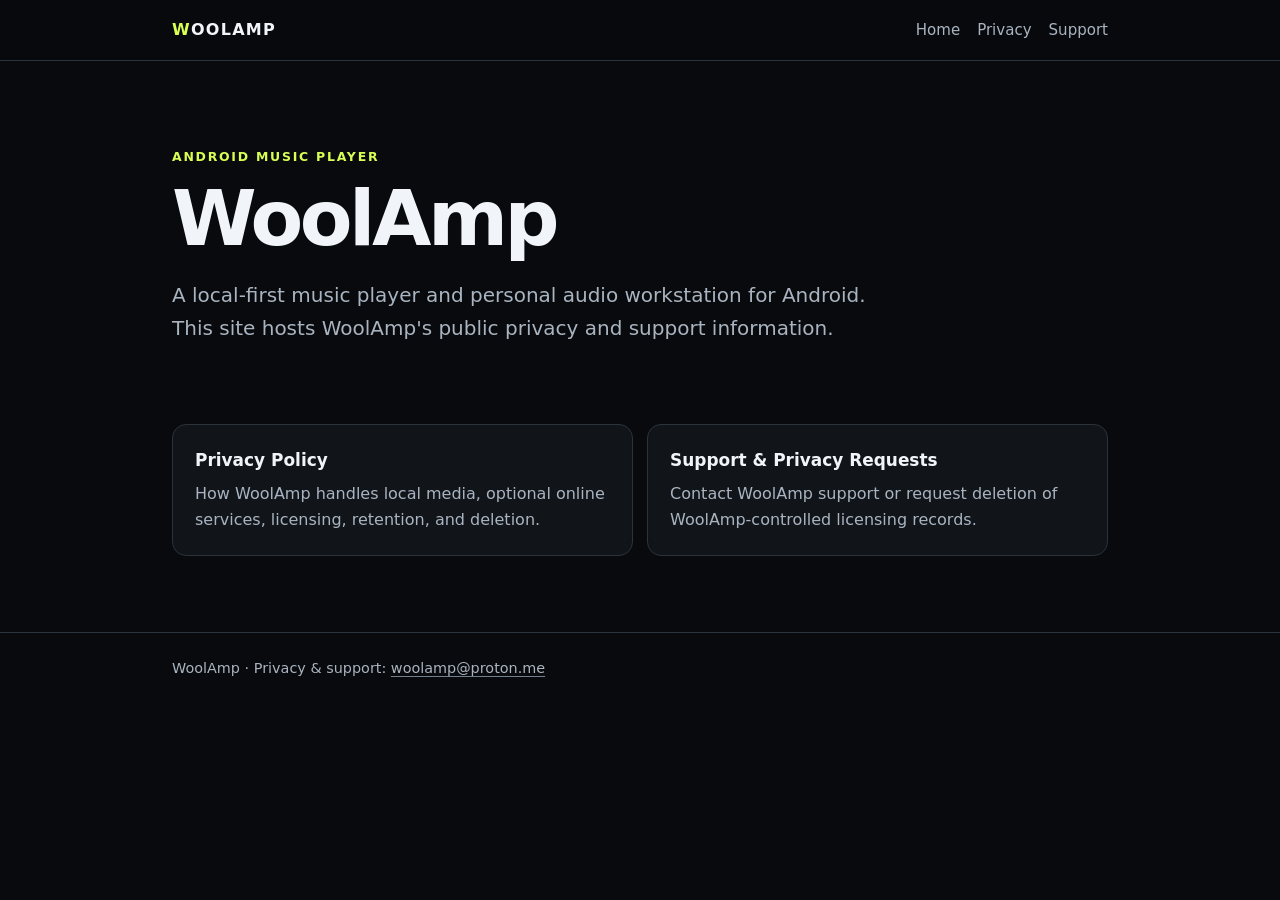
==== index.html @ fbba28f6 "Resources" ====
<!doctype html>
<html lang="en">
<head>
<meta charset="utf-8">
<meta name="viewport" content="width=device-width,initial-scale=1">
<meta name="description" content="Official WoolAmp public information, privacy policy, and support resources.">
<meta name="color-scheme" content="dark">
<title>WoolAmp</title>
<link rel="stylesheet" href="assets/site.css">
</head>
<body>
<header class="site-header"><div class="header-inner"><a class="brand" href="index.html"><span class="brand-mark">W</span>oolAmp</a><nav aria-label="Primary"><a href="index.html">Home</a><a href="privacy-policy.html">Privacy</a><a href="support.html">Support</a></nav></div></header>
<main class="">
<section class="hero"><div class="eyebrow">Android music player</div><h1>WoolAmp</h1><p class="lede">A local-first music player and personal audio workstation for Android. This site hosts WoolAmp's public privacy and support information.</p></section><section class="cards" aria-label="Public resources"><a class="card" href="privacy-policy.html"><strong>Privacy Policy</strong><span>How WoolAmp handles local media, optional online services, licensing, retention, and deletion.</span></a><a class="card" href="support.html"><strong>Support &amp; Privacy Requests</strong><span>Contact WoolAmp support or request deletion of WoolAmp-controlled licensing records.</span></a></section>
</main>
<footer><div class="footer-inner">WoolAmp · Privacy &amp; support: <a href="mailto:woolamp@proton.me">woolamp@proton.me</a></div></footer>
</body>
</html>
---- assets/site.css ----
:root{color-scheme:dark;--bg:#080a0d;--panel:#11151a;--panel2:#171c22;--text:#f1f5f9;--muted:#a9b4c0;--line:#2b333d;--accent:#d9ff54;--accent2:#b8df35;--max:980px;font-family:Inter,ui-sans-serif,system-ui,-apple-system,BlinkMacSystemFont,"Segoe UI",sans-serif}
*{box-sizing:border-box}html{background:var(--bg)}body{margin:0;background:var(--bg);color:var(--text);line-height:1.62}a{color:inherit;text-decoration-color:#74808c;text-underline-offset:.18em}a:hover{color:var(--accent);text-decoration-color:var(--accent)}.site-header{border-bottom:1px solid var(--line);background:rgba(8,10,13,.96)}.header-inner{max-width:var(--max);margin:0 auto;padding:17px 22px;display:flex;gap:24px;align-items:center;justify-content:space-between}.brand{font-weight:780;letter-spacing:.08em;text-transform:uppercase;text-decoration:none}.brand-mark{color:var(--accent)}nav{display:flex;flex-wrap:wrap;gap:17px}nav a{color:var(--muted);text-decoration:none;font-size:.94rem}main{max-width:var(--max);margin:0 auto;padding:58px 22px 76px}.hero{max-width:760px;padding:28px 0 26px}.eyebrow{color:var(--accent);font-size:.78rem;font-weight:800;letter-spacing:.14em;text-transform:uppercase}h1{margin:.18em 0 .3em;font-size:clamp(2.2rem,7vw,4.8rem);line-height:.98;letter-spacing:-.045em}.policy h1,.support h1{font-size:clamp(2rem,5vw,3.45rem)}h2{margin:2.1em 0 .55em;font-size:1.26rem;line-height:1.25}p,li{color:#d8dee5}.lede{color:var(--muted);font-size:clamp(1.05rem,2.2vw,1.25rem);max-width:700px}.cards{display:grid;grid-template-columns:repeat(2,minmax(0,1fr));gap:14px;margin-top:34px}.card{display:block;border:1px solid var(--line);background:var(--panel);border-radius:14px;padding:22px;text-decoration:none}.card:hover{border-color:#66717c;background:var(--panel2);color:var(--text)}.card strong{display:block;margin-bottom:7px;font-size:1.06rem}.card span{color:var(--muted)}.notice{border:1px solid var(--line);background:var(--panel);border-radius:10px;padding:14px 16px;color:var(--muted);margin:0 0 28px}.policy{max-width:860px}.policy ul{padding-left:1.3rem}.policy code,.support code{font-family:ui-monospace,SFMono-Regular,Menlo,Consolas,monospace;color:var(--accent)}.contact-box{margin-top:28px;border:1px solid var(--line);background:var(--panel);border-radius:14px;padding:20px}.button{display:inline-block;margin-top:8px;padding:10px 15px;border-radius:9px;background:var(--accent);color:#111;text-decoration:none;font-weight:750}.button:hover{color:#000;background:var(--accent2)}footer{border-top:1px solid var(--line);color:var(--muted)}.footer-inner{max-width:var(--max);margin:0 auto;padding:24px 22px 38px;font-size:.9rem}@media(max-width:680px){.header-inner{align-items:flex-start;flex-direction:column;gap:10px}main{padding-top:38px}.cards{grid-template-columns:1fr}}
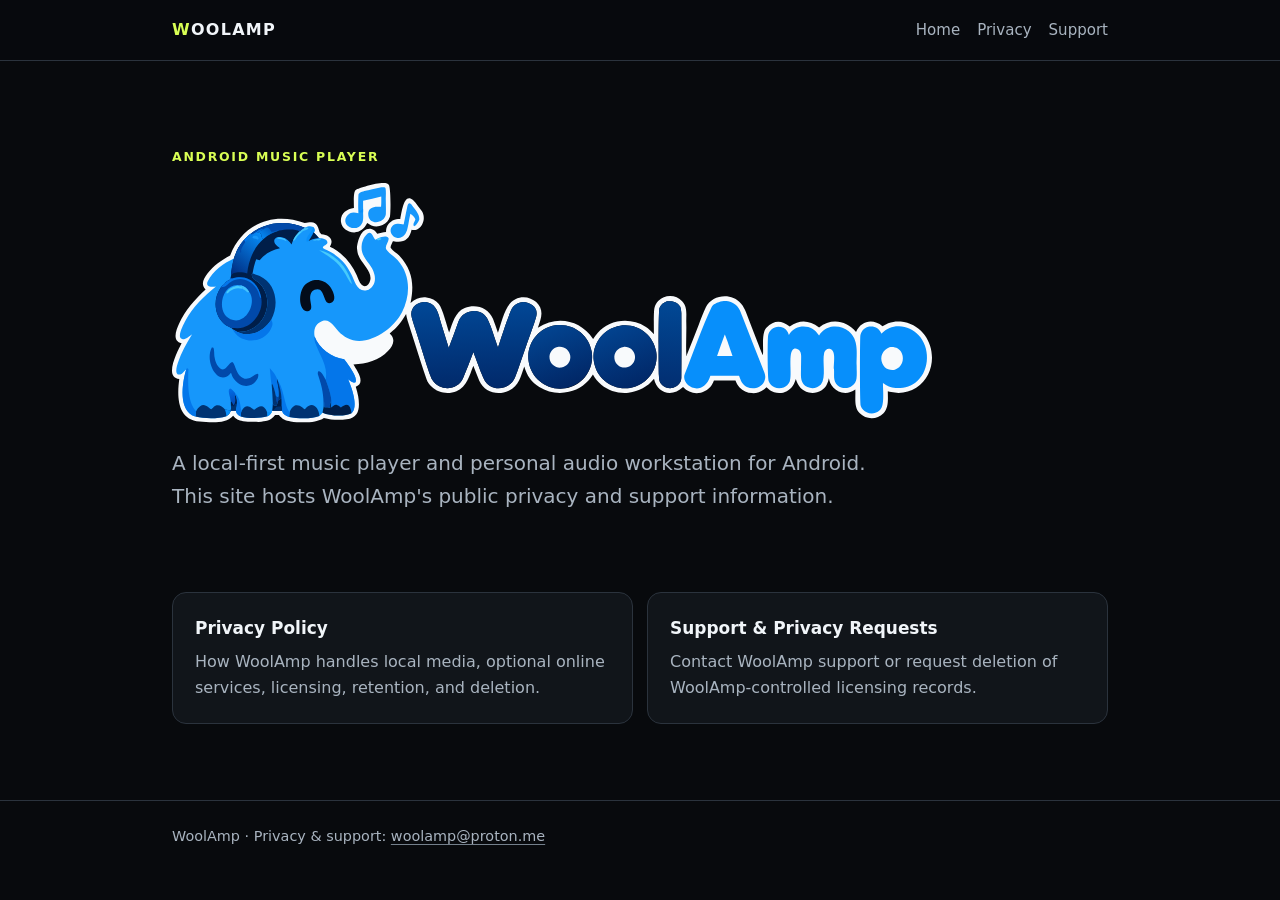
==== commit 8b02aa60: "bfrand header update iTitle" ====
--- a/index.html
+++ b/index.html
@@ -11,7 +11,9 @@
 <body>
 <header class="site-header"><div class="header-inner"><a class="brand" href="index.html"><span class="brand-mark">W</span>oolAmp</a><nav aria-label="Primary"><a href="index.html">Home</a><a href="privacy-policy.html">Privacy</a><a href="support.html">Support</a></nav></div></header>
 <main class="">
-<section class="hero"><div class="eyebrow">Android music player</div><h1>WoolAmp</h1><p class="lede">A local-first music player and personal audio workstation for Android. This site hosts WoolAmp's public privacy and support information.</p></section><section class="cards" aria-label="Public resources"><a class="card" href="privacy-policy.html"><strong>Privacy Policy</strong><span>How WoolAmp handles local media, optional online services, licensing, retention, and deletion.</span></a><a class="card" href="support.html"><strong>Support &amp; Privacy Requests</strong><span>Contact WoolAmp support or request deletion of WoolAmp-controlled licensing records.</span></a></section>
+<section class="hero"><div class="eyebrow">Android music player</div><h1 class="hero-brand">
+  <img src="assets/woolamp-brand.svg" alt="WoolAmp">
+</h1><p class="lede">A local-first music player and personal audio workstation for Android. This site hosts WoolAmp's public privacy and support information.</p></section><section class="cards" aria-label="Public resources"><a class="card" href="privacy-policy.html"><strong>Privacy Policy</strong><span>How WoolAmp handles local media, optional online services, licensing, retention, and deletion.</span></a><a class="card" href="support.html"><strong>Support &amp; Privacy Requests</strong><span>Contact WoolAmp support or request deletion of WoolAmp-controlled licensing records.</span></a></section>
 </main>
 <footer><div class="footer-inner">WoolAmp · Privacy &amp; support: <a href="mailto:woolamp@proton.me">woolamp@proton.me</a></div></footer>
 </body>
--- a/assets/site.css
+++ b/assets/site.css
@@ -1,2 +1,22 @@
 :root{color-scheme:dark;--bg:#080a0d;--panel:#11151a;--panel2:#171c22;--text:#f1f5f9;--muted:#a9b4c0;--line:#2b333d;--accent:#d9ff54;--accent2:#b8df35;--max:980px;font-family:Inter,ui-sans-serif,system-ui,-apple-system,BlinkMacSystemFont,"Segoe UI",sans-serif}
 *{box-sizing:border-box}html{background:var(--bg)}body{margin:0;background:var(--bg);color:var(--text);line-height:1.62}a{color:inherit;text-decoration-color:#74808c;text-underline-offset:.18em}a:hover{color:var(--accent);text-decoration-color:var(--accent)}.site-header{border-bottom:1px solid var(--line);background:rgba(8,10,13,.96)}.header-inner{max-width:var(--max);margin:0 auto;padding:17px 22px;display:flex;gap:24px;align-items:center;justify-content:space-between}.brand{font-weight:780;letter-spacing:.08em;text-transform:uppercase;text-decoration:none}.brand-mark{color:var(--accent)}nav{display:flex;flex-wrap:wrap;gap:17px}nav a{color:var(--muted);text-decoration:none;font-size:.94rem}main{max-width:var(--max);margin:0 auto;padding:58px 22px 76px}.hero{max-width:760px;padding:28px 0 26px}.eyebrow{color:var(--accent);font-size:.78rem;font-weight:800;letter-spacing:.14em;text-transform:uppercase}h1{margin:.18em 0 .3em;font-size:clamp(2.2rem,7vw,4.8rem);line-height:.98;letter-spacing:-.045em}.policy h1,.support h1{font-size:clamp(2rem,5vw,3.45rem)}h2{margin:2.1em 0 .55em;font-size:1.26rem;line-height:1.25}p,li{color:#d8dee5}.lede{color:var(--muted);font-size:clamp(1.05rem,2.2vw,1.25rem);max-width:700px}.cards{display:grid;grid-template-columns:repeat(2,minmax(0,1fr));gap:14px;margin-top:34px}.card{display:block;border:1px solid var(--line);background:var(--panel);border-radius:14px;padding:22px;text-decoration:none}.card:hover{border-color:#66717c;background:var(--panel2);color:var(--text)}.card strong{display:block;margin-bottom:7px;font-size:1.06rem}.card span{color:var(--muted)}.notice{border:1px solid var(--line);background:var(--panel);border-radius:10px;padding:14px 16px;color:var(--muted);margin:0 0 28px}.policy{max-width:860px}.policy ul{padding-left:1.3rem}.policy code,.support code{font-family:ui-monospace,SFMono-Regular,Menlo,Consolas,monospace;color:var(--accent)}.contact-box{margin-top:28px;border:1px solid var(--line);background:var(--panel);border-radius:14px;padding:20px}.button{display:inline-block;margin-top:8px;padding:10px 15px;border-radius:9px;background:var(--accent);color:#111;text-decoration:none;font-weight:750}.button:hover{color:#000;background:var(--accent2)}footer{border-top:1px solid var(--line);color:var(--muted)}.footer-inner{max-width:var(--max);margin:0 auto;padding:24px 22px 38px;font-size:.9rem}@media(max-width:680px){.header-inner{align-items:flex-start;flex-direction:column;gap:10px}main{padding-top:38px}.cards{grid-template-columns:1fr}}
+
+
+/* WoolAmp SVG hero branding */
+.hero-brand {
+    margin: 1rem 0 1.5rem;
+    line-height: 0;
+}
+
+.hero-brand img {
+    display: block;
+    width: min(100%, 850px);
+    height: auto;
+    margin: 0;
+}
+
+@media (max-width: 700px) {
+    .hero-brand img {
+        width: 100%;
+    }
+}
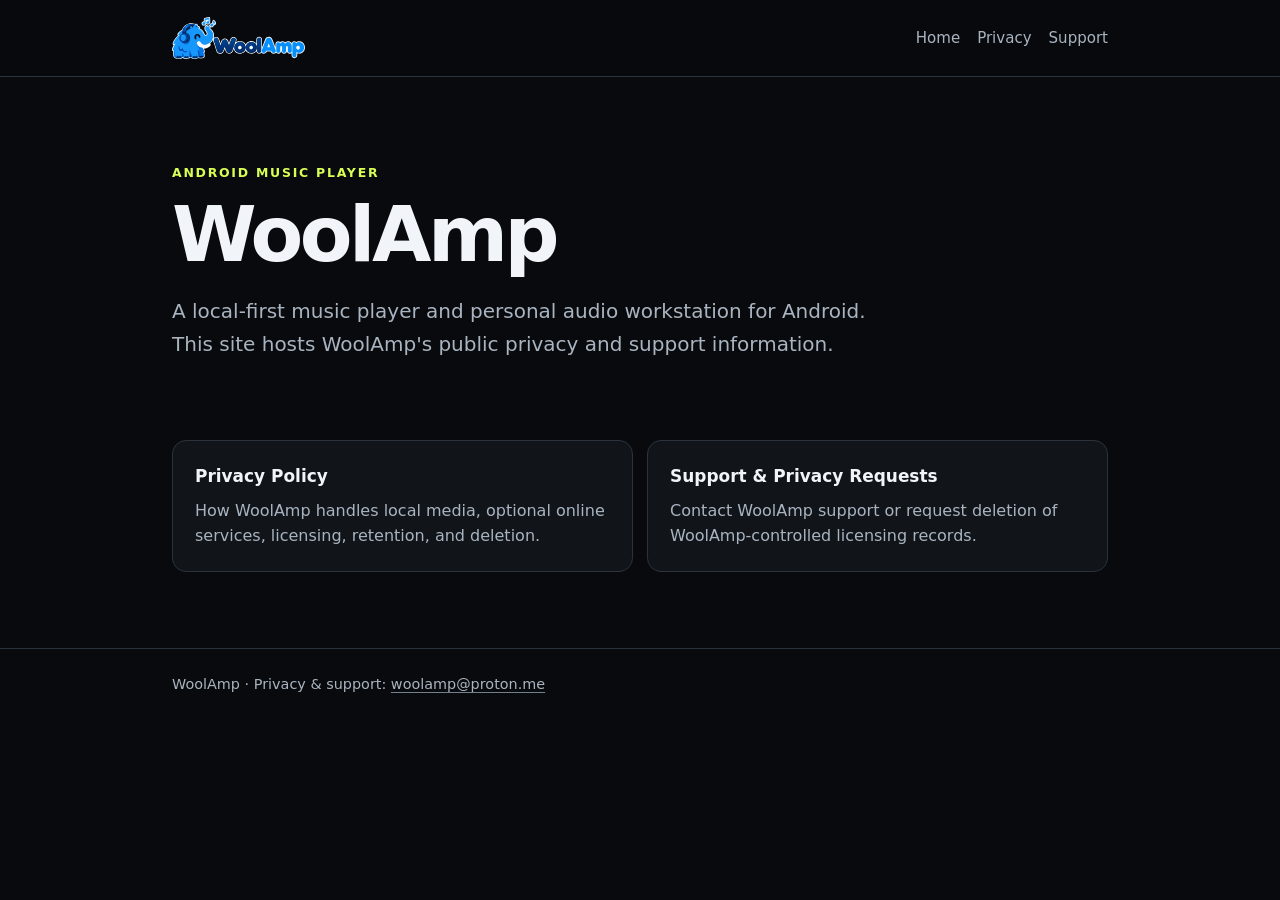
==== commit 0ed7c9aa: "Move WoolAmp branding into site header" ====
--- a/index.html
+++ b/index.html
@@ -9,11 +9,11 @@
 <link rel="stylesheet" href="assets/site.css">
 </head>
 <body>
-<header class="site-header"><div class="header-inner"><a class="brand" href="index.html"><span class="brand-mark">W</span>oolAmp</a><nav aria-label="Primary"><a href="index.html">Home</a><a href="privacy-policy.html">Privacy</a><a href="support.html">Support</a></nav></div></header>
+<header class="site-header"><div class="header-inner"><a class="brand brand-logo-link" href="index.html" aria-label="WoolAmp home">
+<img src="assets/woolamp-brand.svg" alt="WoolAmp" class="site-brand-logo">
+</a><nav aria-label="Primary"><a href="index.html">Home</a><a href="privacy-policy.html">Privacy</a><a href="support.html">Support</a></nav></div></header>
 <main class="">
-<section class="hero"><div class="eyebrow">Android music player</div><h1 class="hero-brand">
-  <img src="assets/woolamp-brand.svg" alt="WoolAmp">
-</h1><p class="lede">A local-first music player and personal audio workstation for Android. This site hosts WoolAmp's public privacy and support information.</p></section><section class="cards" aria-label="Public resources"><a class="card" href="privacy-policy.html"><strong>Privacy Policy</strong><span>How WoolAmp handles local media, optional online services, licensing, retention, and deletion.</span></a><a class="card" href="support.html"><strong>Support &amp; Privacy Requests</strong><span>Contact WoolAmp support or request deletion of WoolAmp-controlled licensing records.</span></a></section>
+<section class="hero"><div class="eyebrow">Android music player</div><h1>WoolAmp</h1><p class="lede">A local-first music player and personal audio workstation for Android. This site hosts WoolAmp's public privacy and support information.</p></section><section class="cards" aria-label="Public resources"><a class="card" href="privacy-policy.html"><strong>Privacy Policy</strong><span>How WoolAmp handles local media, optional online services, licensing, retention, and deletion.</span></a><a class="card" href="support.html"><strong>Support &amp; Privacy Requests</strong><span>Contact WoolAmp support or request deletion of WoolAmp-controlled licensing records.</span></a></section>
 </main>
 <footer><div class="footer-inner">WoolAmp · Privacy &amp; support: <a href="mailto:woolamp@proton.me">woolamp@proton.me</a></div></footer>
 </body>
--- a/assets/site.css
+++ b/assets/site.css
@@ -20,3 +20,26 @@
         width: 100%;
     }
 }
+
+
+/* WoolAmp header SVG branding */
+.brand-logo-link {
+    display: flex;
+    align-items: center;
+    padding: 0;
+    line-height: 0;
+}
+
+.site-brand-logo {
+    display: block;
+    height: 42px;
+    width: auto;
+    max-width: 190px;
+}
+
+@media (max-width: 700px) {
+    .site-brand-logo {
+        height: 34px;
+        max-width: 150px;
+    }
+}
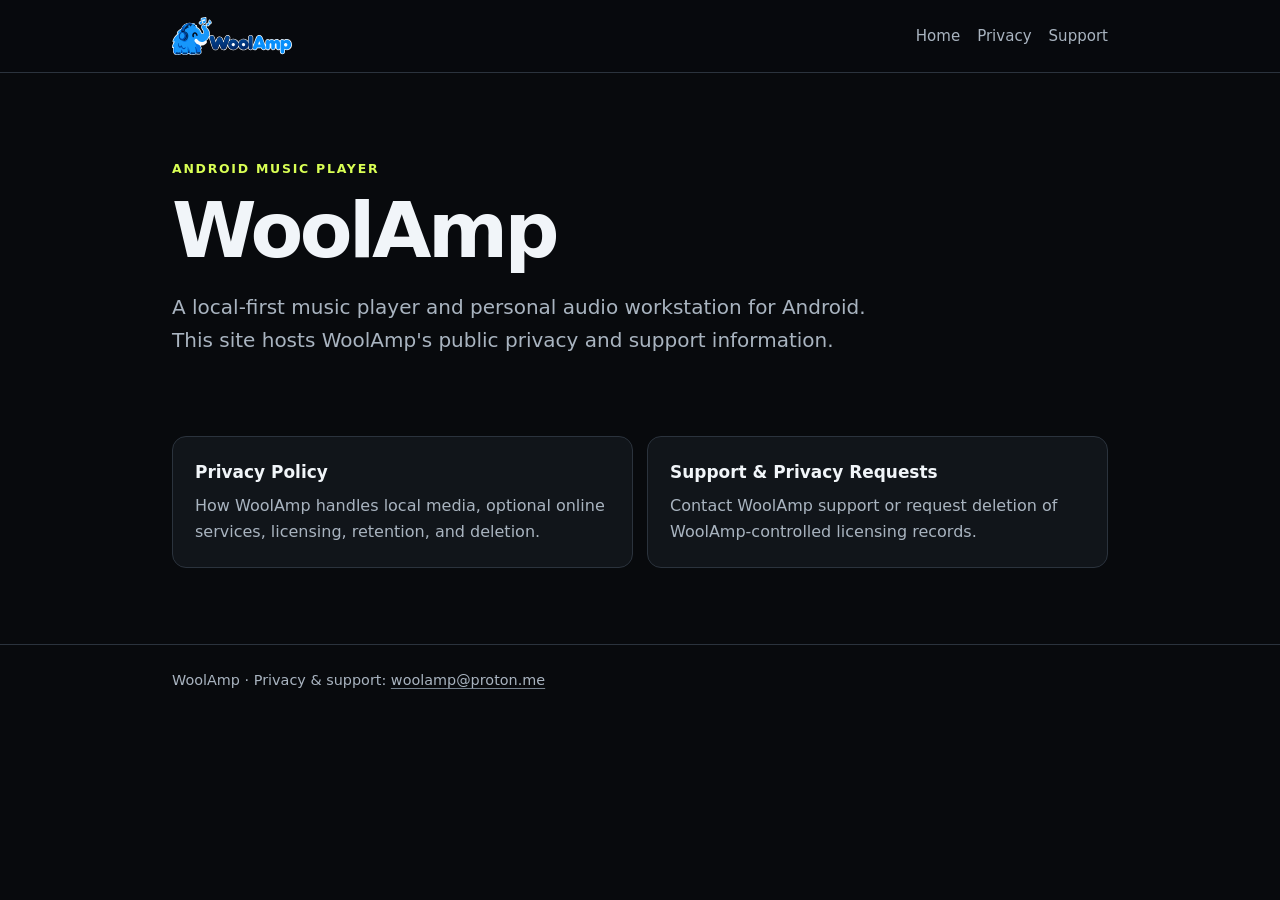
==== commit 8b6b515b: "Constrain WoolAmp header logo size" ====
--- a/index.html
+++ b/index.html
@@ -6,11 +6,16 @@
 <meta name="description" content="Official WoolAmp public information, privacy policy, and support resources.">
 <meta name="color-scheme" content="dark">
 <title>WoolAmp</title>
-<link rel="stylesheet" href="assets/site.css">
+<link rel="stylesheet" href="assets/site.css?v=4">
 </head>
 <body>
 <header class="site-header"><div class="header-inner"><a class="brand brand-logo-link" href="index.html" aria-label="WoolAmp home">
-<img src="assets/woolamp-brand.svg" alt="WoolAmp" class="site-brand-logo">
+<img
+src="assets/woolamp-brand.svg"
+alt="WoolAmp"
+class="site-brand-logo"
+style="display:block;width:120px;height:auto;max-width:120px;"
+>
 </a><nav aria-label="Primary"><a href="index.html">Home</a><a href="privacy-policy.html">Privacy</a><a href="support.html">Support</a></nav></div></header>
 <main class="">
 <section class="hero"><div class="eyebrow">Android music player</div><h1>WoolAmp</h1><p class="lede">A local-first music player and personal audio workstation for Android. This site hosts WoolAmp's public privacy and support information.</p></section><section class="cards" aria-label="Public resources"><a class="card" href="privacy-policy.html"><strong>Privacy Policy</strong><span>How WoolAmp handles local media, optional online services, licensing, retention, and deletion.</span></a><a class="card" href="support.html"><strong>Support &amp; Privacy Requests</strong><span>Contact WoolAmp support or request deletion of WoolAmp-controlled licensing records.</span></a></section>
--- a/assets/site.css
+++ b/assets/site.css
@@ -32,14 +32,15 @@
 
 .site-brand-logo {
     display: block;
-    height: 42px;
+    height: 24px;
     width: auto;
-    max-width: 190px;
+    max-width: 125px;
 }
 
 @media (max-width: 700px) {
     .site-brand-logo {
-        height: 34px;
-        max-width: 150px;
+        height: 21px;
+        width: auto;
+        max-width: 110px;
     }
 }
